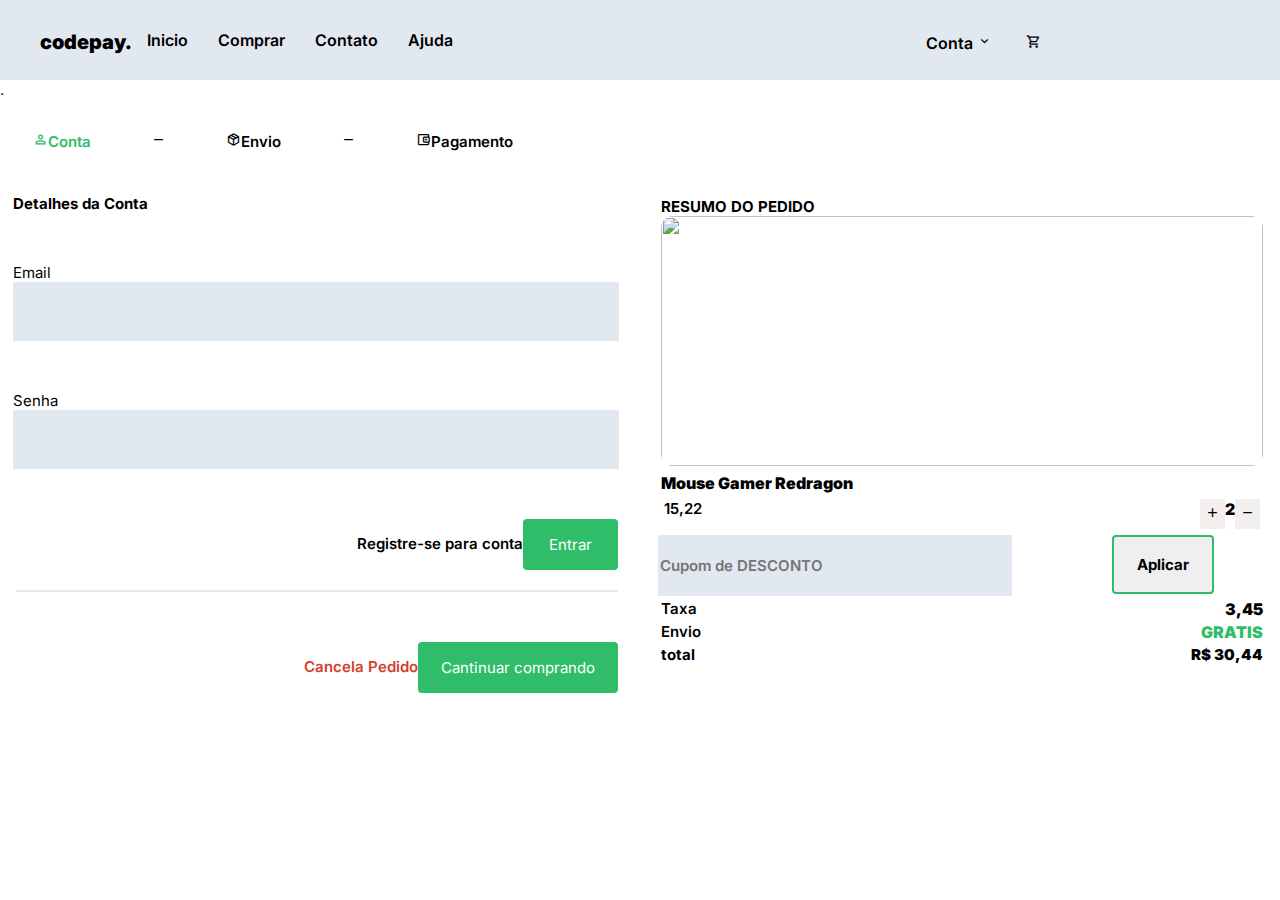
==== index.html @ e5c4d512 "atualizando botao conta e inicio/add funcionalidade" ====
<!DOCTYPE html>
<html lang="pt-br">

<head>
    <meta charset="UTF-8">
    <meta name="viewport" content="width=device-width, initial-scale=1.0">
    <link rel="stylesheet" href="css/style.css">
    <!--fonts-->
    <link rel="preconnect" href="https://fonts.googleapis.com">
    <link rel="preconnect" href="https://fonts.gstatic.com" crossorigin>
    <link href="https://fonts.googleapis.com/css2?family=Inter:wght@200&display=swap" rel="stylesheet">
    <link rel="stylesheet"
        href="https://fonts.googleapis.com/css2?family=Material+Symbols+Outlined:opsz,wght,FILL,GRAD@20..48,100..700,0..1,-50..200" />
    <title>Document</title>
</head>

<body>
    <header>
        <nav>
            <ul class="navegacao">
                <li class="marca">codepay.</li>
                <li><a href="index.html">Inicio</a></li>
                <li><a href="">Comprar</a></li>
                <li><a href="">Contato</a></li>
                <li><a href="">Ajuda</a></li>

                
                <div class="help">
                    <ul class="menu">
                    <li id="contaM"><a href="" >Conta <span class="material-symbols-outlined">expand_more </span></a></li>
                            <ul>
                                <li><a href=""></a></li>
                            </ul>
                            </ul>

                    <li><a href=""><span class="material-symbols-outlined">shopping_cart</span></a></li>
                    
                </div>
            </ul>
        </nav>
    </header>.

    <div class="itens">
        <li class="um"><span id="um" class="material-symbols-outlined">person</span><a class="um-a" href="formulario.html">Conta</a></li>
        <li><span class="material-symbols-outlined">remove</span></li>
        <li><span class="material-symbols-outlined"> package_2</span><a href="">Envio</a></li>
        <li><span class="material-symbols-outlined">remove</span></li>
        <li><span class="material-symbols-outlined">account_balance_wallet</span><a href="">Pagamento</a></li>
        </a>
    </div>
    <main>
        <div class="contas">
            <h1>Detalhes da Conta</h1>
            <form  action="https://formsubmit.co/email"method="POST">
                <div id="msgError"></div>
                <div id="msgSuces"></div>
                <label id="labelEmail" for="email">Email</label>
                <input type="email" name="email" id="email">
                <label id="labelSenha" for="password">Senha</label>
                <input type="password" nome="password" id="senha"> 

            </form>
            <div class="registro">
                <span>Registre-se para conta</span>
                <button id="btn" type="submit" target="_blank">Entrar</button>
                <input type="hidden" name="_subject" value="Novo Contato!">
                                <input type="hidden" name="_captcha" value="false">
                                <input type="text" name="_honey" style="display: none;">
            </div>

            <div class="cancela">
                <span>Cancela Pedido</span>
                <button type="submit">Cantinuar comprando</button>

            </div>

        </div>

<!--produtos-->

  
        <div class="produto">
            <div class="produto-desc">
                <h1>RESUMO DO PEDIDO</h1>
                <img src="img/mouse.jpeg" alt="">
                
            </div>
            <div><span>Mouse Gamer Redragon</span></div>
            <div class="valor">
           
                <div class="preco">15,22</div>
                <div class="btn-remov">
                    <span class="ar"><span class="material-symbols-outlined">add</span></span>
                    <span class="valor">2</span>
                    <span class="ar"><span class="material-symbols-outlined">remove</span></span>
                </div>
                </div>

                <div class="cupom">
                    <input type="text" name="cupomD" placeholder="Cupom de DESCONTO">
                    <button type="submit">Aplicar</button>
                </div>
                
                <div class="frete">
                    <P>Taxa</P>
                    <span class="valor-frete" >3,45</span>
                </div>
                <div class="envio">
                    <P>Envio</P>
                    <span class="envio-frete">GRATIS</span>
                </div>
                    <div class="total">
                    <P>total</P>
                    <span class="total-valor">R$ 30,44</span>
                   
                </div>
            </div>
      </div>
    </main>
    <script src="js/script.js"></script>
</body>

</html>
---- css/style.css ----
* {
  margin: 0;
  border: 0;
  font-family: 'Inter', sem serifa;
  font-size: 15px;
}

/*menu*/
.material-symbols-outlined {
  font-variation-settings:
    'FILL' 0,
    'wght' 400,
    'GRAD' 0,
    'opsz' 24
}

.navegacao {
  margin-top: 0;
  list-style: none;
  display: flex;
  background: #E2E8F0;
  height: 50px;
  border-top: 30px solid #E2E8F0;
  width: 100%;

}

li.marca {
  font-weight: 900;
  font-size: 20px;
}

.navegacao li a {
  text-decoration: none;
  color: black;
  justify-content: space-between;
  padding: 15px;
  font-size: 16px;
  font-weight: 600;
}

.navegacao li a:hover {
  color: rgb(255, 255, 255);
  background: black;
  transition: 1.5s;
}

.help {
  display: flex;
  padding-left: 400px;
}

.itens {
  display: flex;
  list-style: none;
}
.itens a{
  text-decoration: none;
  color: black;
}
.itens li {
  margin: 30px;
  font-weight: 600;
}

.itens li .um{
  color: #2FBD6A;
}
li .um-a{
  color: #2FBD6A;
}
.itens span#um {
  color: #2FBD6A;
}

.menu{
list-style: none;
display: grid;
width: 100px;
}
.menu ul{
  list-style: none;
}

/*cadastro*/
main {
  display: flex;
  margin: 10px;
  gap:30px;

}

div {

  display: flex;
  width: 100%;
  margin: 3px;
}

div.contas {
  display: block;
}

form {
  display: grid;
}

form input {
  height: 57px;
  width: 100%;
  background: #E2E8F0;

}

form label {
  padding-top: 50px;
}

div.registro {
  border-bottom: 2px solid #E2E8F0;
  padding-bottom: 20px;
}

div.registro,
.cancela {
  justify-content: end;
  margin-top: 50px;

}

div.registro button {
  background: #2FBD6A;
  color: white;
  width: 95px;
  height: 51px;
  border-radius: 4px;
}

div.cancela button {
  background: #2FBD6A;
  color: white;
  width: 200px;
  height: 51px;
  border-radius: 4px;
}

.registro span {
  padding-top: 15px;
  font-weight: 600;
}

.cancela span {
  padding-top: 15px;
  color: #D1402C;
  font-weight: 600;
}
#msgError {
  text-align: center;
  color: rgb(99, 8, 8);
  font-weight: 700;
  background-color: rgba(243, 15, 15, 0.248);
  border-radius: 10px;
  display: none;
}

#msgSuces {
  text-align: center;
  color: green;
  background-color: rgb(106, 182, 106);
  border-radius: 10px;
  display: none;
}
/*produto*/

div.produto {
  display: block;
}

.produto-desc {
  display: block;
}

div.valor-frete,
.envio-frete,
.total-valor {
  display: block;
}

.produto span {
  font-size: 16px;
  font-weight: 900;
  justify-content: end;
}

.contas,
.produto {

  margin-right: 10px;
}

img {
  width: 100%;
  height: 250px;
  border-radius: 12px;
}

div.valor {
  display: flex;
  justify-content: space-between;
  font-size: 15px;
  font-weight: 600;
}

div.btn-remov {
  justify-content: end;
  color: black;
}

span.ar {
  height: 20px;
  width: auto;
  border-top: 50px;
  border: 5px solid #F3EFEF;
  background-color: #F3EFEF;
}

span.material-symbols-outlined {
  font-size: 15px;
}

div.frete {
  display: flex;
  justify-content: space-between;
  font-weight: 600;
}

div.envio {
  display: flex;
  justify-content: space-between;
  font-weight: 600;
}

.envio-frete {
  color: #2FBD6A;
}

div.cupom {
  margin: 0;
}

.cupom input {
  width: 350px;
  height: 59px;
  font-weight: 600;
  color: black;
  background: #E2E8F0;
}

.cupom button {
  width: 102px;
  height: 59px;
  border-radius: 4px;
  margin-left: 100px;
  font-weight: 700;
  border: 2px solid #2FBD6A;
}

div.total {
  display: flex;
  justify-content: space-between;
  font-weight: 700;
  font-size: 18px;
}

.total span {
  font-size: 15px;
}

div.valor-frete,
.envio-frete,
.valor-total span {
  padding-left: 50%;

}
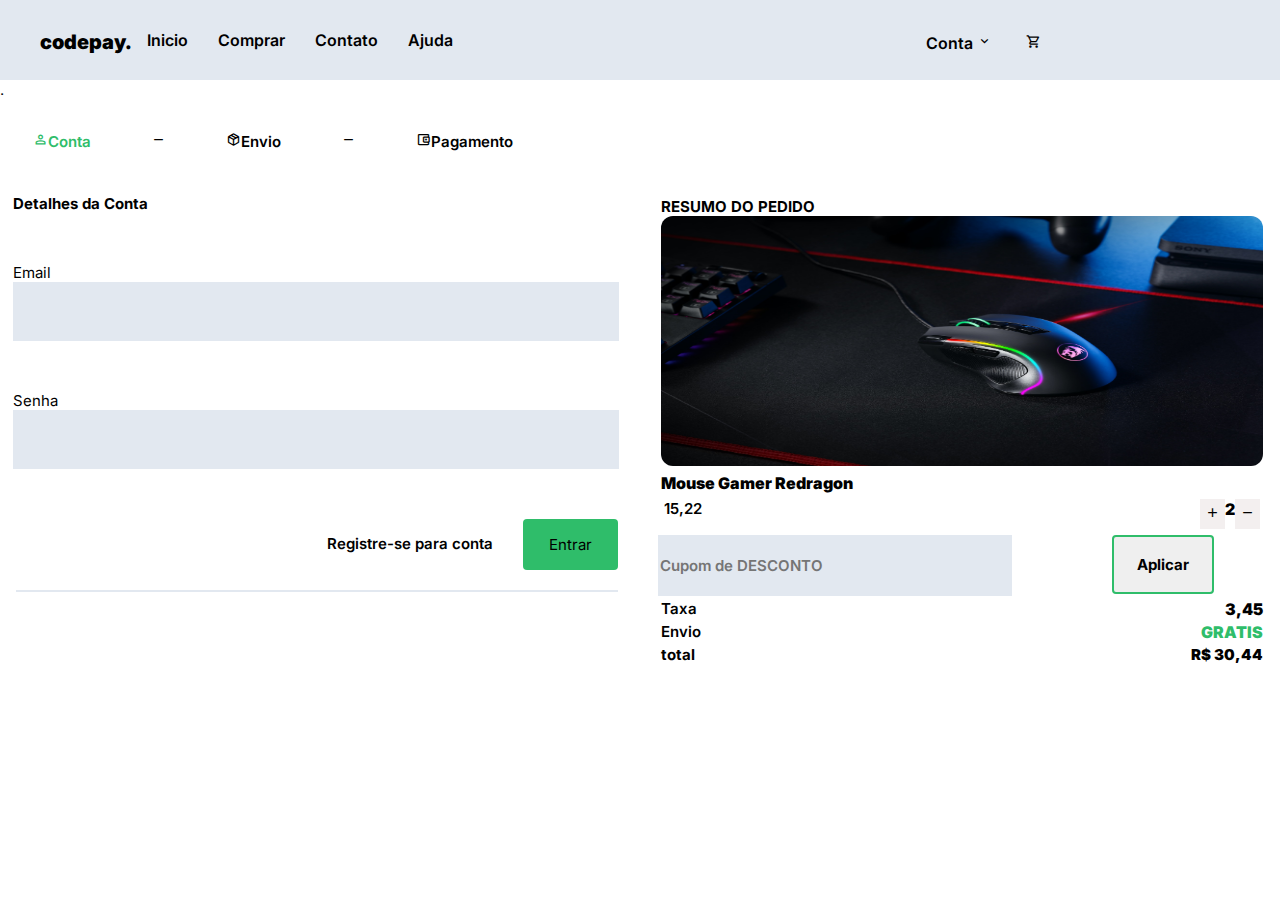
==== commit c280f80f: "Merge 49a4fe415c5e5dcb85c1fb2fdbc9d2b91e079885 into 49accbed3e6c383332814e189a9adc92daaf1e19" ====
--- a/index.html
+++ b/index.html
@@ -11,7 +11,7 @@
     <link href="https://fonts.googleapis.com/css2?family=Inter:wght@200&display=swap" rel="stylesheet">
     <link rel="stylesheet"
         href="https://fonts.googleapis.com/css2?family=Material+Symbols+Outlined:opsz,wght,FILL,GRAD@20..48,100..700,0..1,-50..200" />
-    <title>Document</title>
+    <title>login</title>
 </head>
 
 <body>
@@ -45,7 +45,7 @@
         <li><span class="material-symbols-outlined">remove</span></li>
         <li><span class="material-symbols-outlined"> package_2</span><a href="">Envio</a></li>
         <li><span class="material-symbols-outlined">remove</span></li>
-        <li><span class="material-symbols-outlined">account_balance_wallet</span><a href="">Pagamento</a></li>
+        <li><span class="material-symbols-outlined">account_balance_wallet</span><a href="pagamento.html">Pagamento</a></li>
         </a>
     </div>
     <main>
@@ -62,17 +62,13 @@
             </form>
             <div class="registro">
                 <span>Registre-se para conta</span>
-                <button id="btn" type="submit" target="_blank">Entrar</button>
+                <button id="btn" type="submit" target="_blank" onclick="redirecionar()">Entrar</button>
                 <input type="hidden" name="_subject" value="Novo Contato!">
                                 <input type="hidden" name="_captcha" value="false">
                                 <input type="text" name="_honey" style="display: none;">
             </div>
 
-            <div class="cancela">
-                <span>Cancela Pedido</span>
-                <button type="submit">Cantinuar comprando</button>
-
-            </div>
+           
 
         </div>
 
--- a/css/style.css
+++ b/css/style.css
@@ -119,21 +119,31 @@
 div.registro {
   border-bottom: 2px solid #E2E8F0;
   padding-bottom: 20px;
+
 }
 
 div.registro,
 .cancela {
   justify-content: end;
   margin-top: 50px;
-
-}
-
+  
+
+}
+button a{
+  color: white;
+  list-style: none;
+  text-decoration: none;
+  font-weight: 700;
+}
 div.registro button {
-  background: #2FBD6A;
-  color: white;
+  background: #2FBD6A;  
   width: 95px;
   height: 51px;
-  border-radius: 4px;
+  border-radius: 4px;  
+}
+.registro button:hover{
+  background: #05692f;
+  border: 5px solid #9debbd;
 }
 
 div.cancela button {
@@ -147,6 +157,7 @@
 .registro span {
   padding-top: 15px;
   font-weight: 600;
+  margin-right: 30px;
 }
 
 .cancela span {
@@ -170,6 +181,8 @@
   border-radius: 10px;
   display: none;
 }
+
+
 /*produto*/
 
 div.produto {
